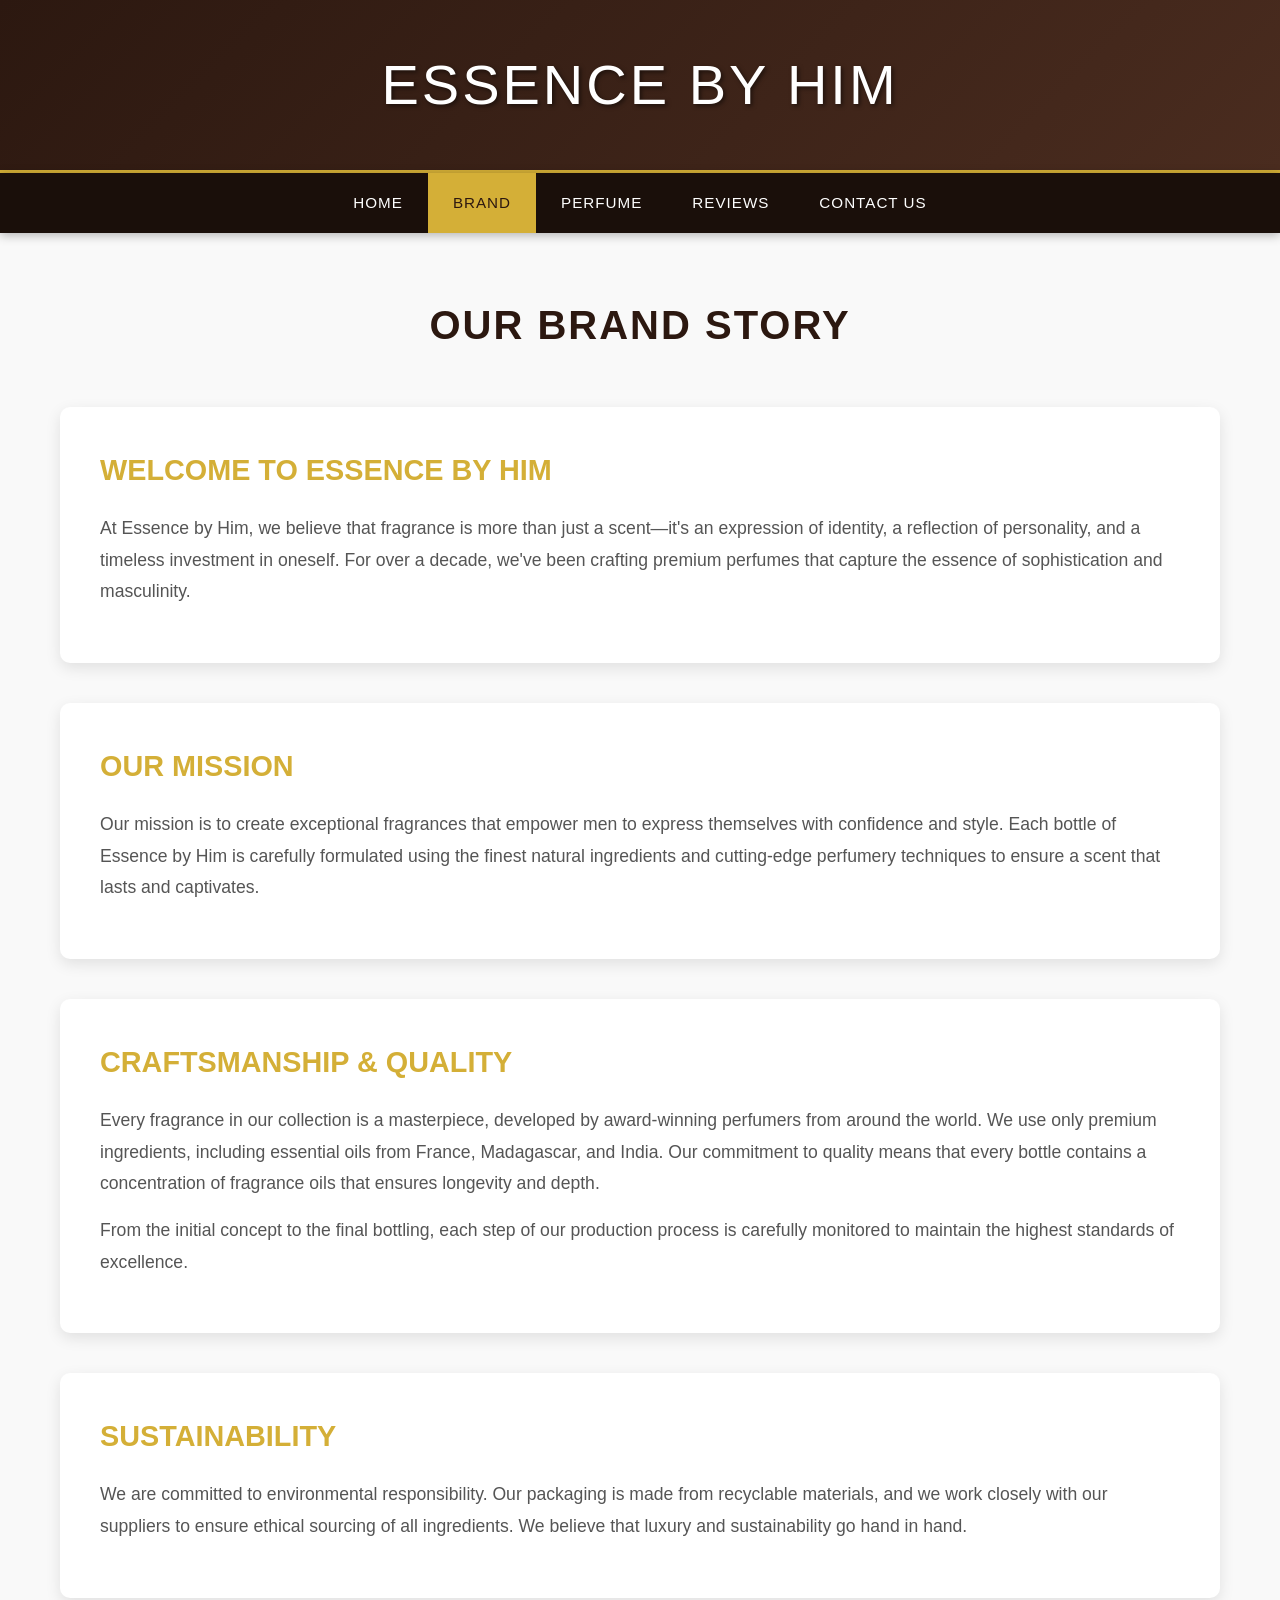
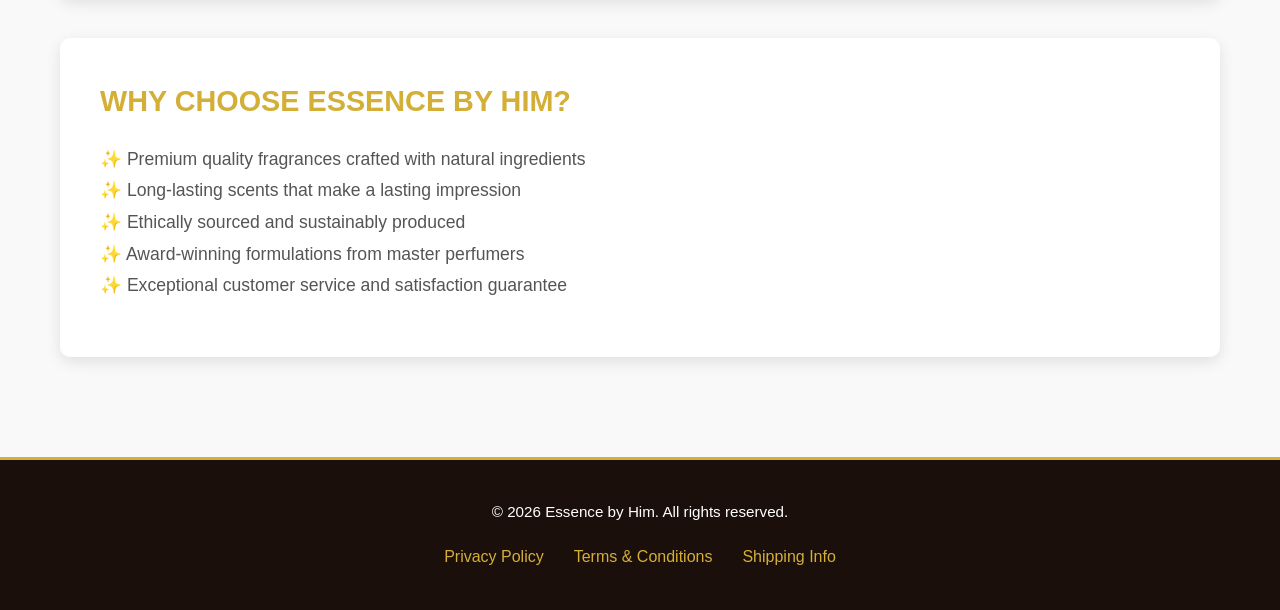
==== brand.html @ 629e2f01 "Add Brand page" ====
<!DOCTYPE html>
<html lang="en">
<head>
    <meta charset="UTF-8">
    <meta name="viewport" content="width=device-width, initial-scale=1.0">
    <title>Our Brand - Essence by Him</title>
    <link rel="stylesheet" href="styles.css">
</head>
<body>
    <!-- HEADER -->
    <header class="header">
        <div class="container">
            <div class="brand-name">
                <h1>ESSENCE BY HIM</h1>
            </div>
        </div>
    </header>

    <!-- NAVIGATION BAR -->
    <nav class="navbar">
        <div class="container">
            <ul class="nav-menu">
                <li><a href="index.html" class="nav-link">HOME</a></li>
                <li><a href="brand.html" class="nav-link active">BRAND</a></li>
                <li><a href="perfume.html" class="nav-link">PERFUME</a></li>
                <li><a href="reviews.html" class="nav-link">REVIEWS</a></li>
                <li><a href="contact.html" class="nav-link">CONTACT US</a></li>
            </ul>
        </div>
    </nav>

    <!-- MAIN CONTENT -->
    <section class="page-content">
        <div class="container">
            <h2 class="page-title">Our Brand Story</h2>

            <div class="brand-section">
                <h3>Welcome to Essence by Him</h3>
                <p>
                    At Essence by Him, we believe that fragrance is more than just a scent—it's an expression of identity, 
                    a reflection of personality, and a timeless investment in oneself. For over a decade, we've been crafting 
                    premium perfumes that capture the essence of sophistication and masculinity.
                </p>
            </div>

            <div class="brand-section">
                <h3>Our Mission</h3>
                <p>
                    Our mission is to create exceptional fragrances that empower men to express themselves with confidence 
                    and style. Each bottle of Essence by Him is carefully formulated using the finest natural ingredients and 
                    cutting-edge perfumery techniques to ensure a scent that lasts and captivates.
                </p>
            </div>

            <div class="brand-section">
                <h3>Craftsmanship & Quality</h3>
                <p>
                    Every fragrance in our collection is a masterpiece, developed by award-winning perfumers from around the world. 
                    We use only premium ingredients, including essential oils from France, Madagascar, and India. Our commitment to 
                    quality means that every bottle contains a concentration of fragrance oils that ensures longevity and depth.
                </p>
                <p>
                    From the initial concept to the final bottling, each step of our production process is carefully monitored to 
                    maintain the highest standards of excellence.
                </p>
            </div>

            <div class="brand-section">
                <h3>Sustainability</h3>
                <p>
                    We are committed to environmental responsibility. Our packaging is made from recyclable materials, and we work 
                    closely with our suppliers to ensure ethical sourcing of all ingredients. We believe that luxury and sustainability 
                    go hand in hand.
                </p>
            </div>

            <div class="brand-section">
                <h3>Why Choose Essence by Him?</h3>
                <p>
                    ✨ Premium quality fragrances crafted with natural ingredients<br>
                    ✨ Long-lasting scents that make a lasting impression<br>
                    ✨ Ethically sourced and sustainably produced<br>
                    ✨ Award-winning formulations from master perfumers<br>
                    ✨ Exceptional customer service and satisfaction guarantee<br>
                </p>
            </div>
        </div>
    </section>

    <!-- FOOTER -->
    <footer class="footer">
        <div class="container">
            <p>&copy; 2026 Essence by Him. All rights reserved.</p>
            <div class="footer-links">
                <a href="#">Privacy Policy</a>
                <a href="#">Terms & Conditions</a>
                <a href="#">Shipping Info</a>
            </div>
        </div>
    </footer>

    <script src="script.js"></script>
</body>
</html>
---- styles.css ----
* {
    margin: 0;
    padding: 0;
    box-sizing: border-box;
}

body {
    font-family: 'Segoe UI', Tahoma, Geneva, Verdana, sans-serif;
    line-height: 1.6;
    color: #333;
    background-color: #f9f9f9;
}

.container {
    max-width: 1200px;
    margin: 0 auto;
    padding: 0 20px;
}

/* HEADER */
.header {
    background: linear-gradient(135deg, #2c1810 0%, #4a2c1f 100%);
    color: white;
    padding: 40px 0;
    text-align: center;
    border-bottom: 3px solid #d4af37;
}

.header h1 {
    font-size: 3.5rem;
    letter-spacing: 3px;
    font-weight: 300;
    text-shadow: 2px 2px 4px rgba(0, 0, 0, 0.5);
}

/* NAVBAR */
.navbar {
    background-color: #1a0f0a;
    padding: 0;
    position: sticky;
    top: 0;
    z-index: 100;
    box-shadow: 0 2px 10px rgba(0, 0, 0, 0.3);
}

.nav-menu {
    list-style: none;
    display: flex;
    justify-content: center;
    flex-wrap: wrap;
}

.nav-link {
    display: block;
    color: white;
    text-decoration: none;
    padding: 18px 25px;
    transition: all 0.3s ease;
    font-weight: 500;
    letter-spacing: 1px;
    font-size: 0.95rem;
}

.nav-link:hover,
.nav-link.active {
    background-color: #d4af37;
    color: #2c1810;
}

/* PROMOTIONS SECTION */
.promotions {
    background: linear-gradient(135deg, #d4af37 0%, #f0e5c3 100%);
    padding: 60px 0;
    text-align: center;
}

.promotions h2 {
    font-size: 2.5rem;
    color: #2c1810;
    margin-bottom: 30px;
    text-transform: uppercase;
    letter-spacing: 2px;
}

.promo-banner {
    background: white;
    padding: 30px;
    border-radius: 10px;
    box-shadow: 0 5px 20px rgba(0, 0, 0, 0.1);
    display: inline-block;
    max-width: 500px;
}

.promo-banner p {
    font-size: 1.8rem;
    color: #2c1810;
    margin-bottom: 20px;
}

.highlight {
    color: #d4af37;
    font-weight: bold;
    font-size: 2.2rem;
}

.cta-button {
    background-color: #d4af37;
    color: #2c1810;
    border: none;
    padding: 15px 40px;
    font-size: 1.1rem;
    border-radius: 5px;
    cursor: pointer;
    font-weight: bold;
    transition: all 0.3s ease;
    text-transform: uppercase;
    letter-spacing: 1px;
}

.cta-button:hover {
    background-color: #2c1810;
    color: #d4af37;
    transform: scale(1.05);
}

/* FEATURED PRODUCTS */
.featured-products {
    padding: 80px 0;
    background-color: #f9f9f9;
}

.featured-products h2 {
    font-size: 2.5rem;
    color: #2c1810;
    text-align: center;
    margin-bottom: 50px;
    text-transform: uppercase;
    letter-spacing: 2px;
}

.products-grid {
    display: grid;
    grid-template-columns: repeat(auto-fit, minmax(280px, 1fr));
    gap: 30px;
}

.product-card {
    background: white;
    border-radius: 10px;
    overflow: hidden;
    box-shadow: 0 5px 15px rgba(0, 0, 0, 0.1);
    transition: all 0.3s ease;
    text-align: center;
}

.product-card:hover {
    transform: translateY(-10px);
    box-shadow: 0 15px 30px rgba(0, 0, 0, 0.2);
}

.product-image {
    position: relative;
    overflow: hidden;
    height: 350px;
    background-color: #e8e8e8;
}

.product-image img {
    width: 100%;
    height: 100%;
    object-fit: cover;
    transition: transform 0.3s ease;
}

.product-card:hover .product-image img {
    transform: scale(1.1);
}

.product-overlay {
    position: absolute;
    top: 0;
    left: 0;
    right: 0;
    bottom: 0;
    background: rgba(44, 24, 16, 0.8);
    display: flex;
    align-items: center;
    justify-content: center;
    opacity: 0;
    transition: opacity 0.3s ease;
}

.product-card:hover .product-overlay {
    opacity: 1;
}

.btn-view {
    background-color: #d4af37;
    color: #2c1810;
    border: none;
    padding: 12px 30px;
    font-size: 1rem;
    border-radius: 5px;
    cursor: pointer;
    font-weight: bold;
    transition: all 0.3s ease;
    text-transform: uppercase;
}

.btn-view:hover {
    background-color: #f0e5c3;
    transform: scale(1.1);
}

.product-card h3 {
    color: #2c1810;
    font-size: 1.5rem;
    padding: 20px 15px 10px;
    text-transform: uppercase;
    letter-spacing: 1px;
}

.product-card .price {
    color: #d4af37;
    font-size: 1.8rem;
    font-weight: bold;
    padding: 0 15px;
}

.product-card .description {
    color: #666;
    font-size: 0.95rem;
    padding: 0 15px 20px;
}

/* FOOTER */
.footer {
    background-color: #1a0f0a;
    color: white;
    padding: 40px 0;
    text-align: center;
    border-top: 3px solid #d4af37;
}

.footer p {
    margin-bottom: 20px;
    font-size: 0.95rem;
}

.footer-links {
    display: flex;
    justify-content: center;
    gap: 30px;
    flex-wrap: wrap;
}

.footer-links a {
    color: #d4af37;
    text-decoration: none;
    transition: color 0.3s ease;
}

.footer-links a:hover {
    color: white;
}

/* PAGE SECTIONS */
.page-content {
    min-height: calc(100vh - 300px);
    padding: 60px 0;
}

.page-title {
    font-size: 2.5rem;
    color: #2c1810;
    text-align: center;
    margin-bottom: 50px;
    text-transform: uppercase;
    letter-spacing: 2px;
}

/* BRAND PAGE */
.brand-section {
    background: white;
    padding: 40px;
    border-radius: 10px;
    box-shadow: 0 5px 15px rgba(0, 0, 0, 0.1);
    margin-bottom: 40px;
}

.brand-section h3 {
    color: #d4af37;
    font-size: 1.8rem;
    margin-bottom: 20px;
    text-transform: uppercase;
}

.brand-section p {
    color: #555;
    font-size: 1.1rem;
    line-height: 1.8;
    margin-bottom: 15px;
}

/* REVIEWS PAGE */
.reviews-container {
    display: grid;
    grid-template-columns: repeat(auto-fit, minmax(300px, 1fr));
    gap: 30px;
}

.review-card {
    background: white;
    padding: 30px;
    border-radius: 10px;
    box-shadow: 0 5px 15px rgba(0, 0, 0, 0.1);
    border-left: 4px solid #d4af37;
}

.review-card .stars {
    color: #d4af37;
    font-size: 1.2rem;
    margin-bottom: 15px;
}

.review-card .review-text {
    color: #555;
    font-style: italic;
    margin-bottom: 15px;
    line-height: 1.6;
}

.review-card .reviewer-name {
    color: #2c1810;
    font-weight: bold;
    text-transform: uppercase;
}

/* CONTACT FORM */
.contact-form {
    max-width: 600px;
    margin: 0 auto;
    background: white;
    padding: 40px;
    border-radius: 10px;
    box-shadow: 0 5px 15px rgba(0, 0, 0, 0.1);
}

.form-group {
    margin-bottom: 25px;
}

.contact-form label {
    display: block;
    color: #2c1810;
    font-weight: bold;
    margin-bottom: 8px;
    text-transform: uppercase;
    letter-spacing: 0.5px;
}

.contact-form input,
.contact-form textarea {
    width: 100%;
    padding: 12px;
    border: 1px solid #ddd;
    border-radius: 5px;
    font-family: inherit;
    font-size: 1rem;
    transition: border-color 0.3s ease;
}

.contact-form input:focus,
.contact-form textarea:focus {
    outline: none;
    border-color: #d4af37;
    box-shadow: 0 0 5px rgba(212, 175, 55, 0.3);
}

.contact-form button {
    background-color: #d4af37;
    color: #2c1810;
    border: none;
    padding: 15px 40px;
    font-size: 1.1rem;
    border-radius: 5px;
    cursor: pointer;
    font-weight: bold;
    transition: all 0.3s ease;
    text-transform: uppercase;
    letter-spacing: 1px;
    width: 100%;
}

.contact-form button:hover {
    background-color: #2c1810;
    color: #d4af37;
    transform: scale(1.02);
}

/* PERFUME GALLERY */
.perfume-gallery {
    display: grid;
    grid-template-columns: repeat(auto-fit, minmax(250px, 1fr));
    gap: 25px;
}

.perfume-item {
    background: white;
    border-radius: 10px;
    overflow: hidden;
    box-shadow: 0 5px 15px rgba(0, 0, 0, 0.1);
    transition: all 0.3s ease;
}

.perfume-item:hover {
    transform: translateY(-5px);
    box-shadow: 0 10px 25px rgba(0, 0, 0, 0.15);
}

.perfume-item-image {
    height: 300px;
    overflow: hidden;
    background-color: #e8e8e8;
}

.perfume-item-image img {
    width: 100%;
    height: 100%;
    object-fit: cover;
    transition: transform 0.3s ease;
}

.perfume-item:hover .perfume-item-image img {
    transform: scale(1.05);
}

.perfume-item-content {
    padding: 20px;
}

.perfume-item-content h3 {
    color: #2c1810;
    font-size: 1.3rem;
    margin-bottom: 10px;
    text-transform: uppercase;
}

.perfume-item-content .perfume-price {
    color: #d4af37;
    font-size: 1.5rem;
    font-weight: bold;
    margin-bottom: 10px;
}

.perfume-item-content p {
    color: #555;
    font-size: 0.9rem;
    margin-bottom: 15px;
}

.perfume-item-content button {
    background-color: #d4af37;
    color: #2c1810;
    border: none;
    padding: 10px 20px;
    border-radius: 5px;
    cursor: pointer;
    font-weight: bold;
    transition: all 0.3s ease;
    width: 100%;
}

.perfume-item-content button:hover {
    background-color: #2c1810;
    color: #d4af37;
}

/* RESPONSIVE */
@media (max-width: 768px) {
    .header h1 {
        font-size: 2.5rem;
    }

    .nav-menu {
        flex-direction: column;
    }

    .nav-link {
        padding: 12px 15px;
    }

    .page-title {
        font-size: 2rem;
    }

    .promotions h2 {
        font-size: 1.8rem;
    }

    .promo-banner p {
        font-size: 1.4rem;
    }

    .featured-products h2 {
        font-size: 1.8rem;
    }

    .products-grid {
        grid-template-columns: 1fr;
    }
}

@media (max-width: 480px) {
    .header h1 {
        font-size: 1.8rem;
        letter-spacing: 1px;
    }

    .page-title {
        font-size: 1.5rem;
    }

    .nav-link {
        padding: 10px 12px;
        font-size: 0.85rem;
    }
}
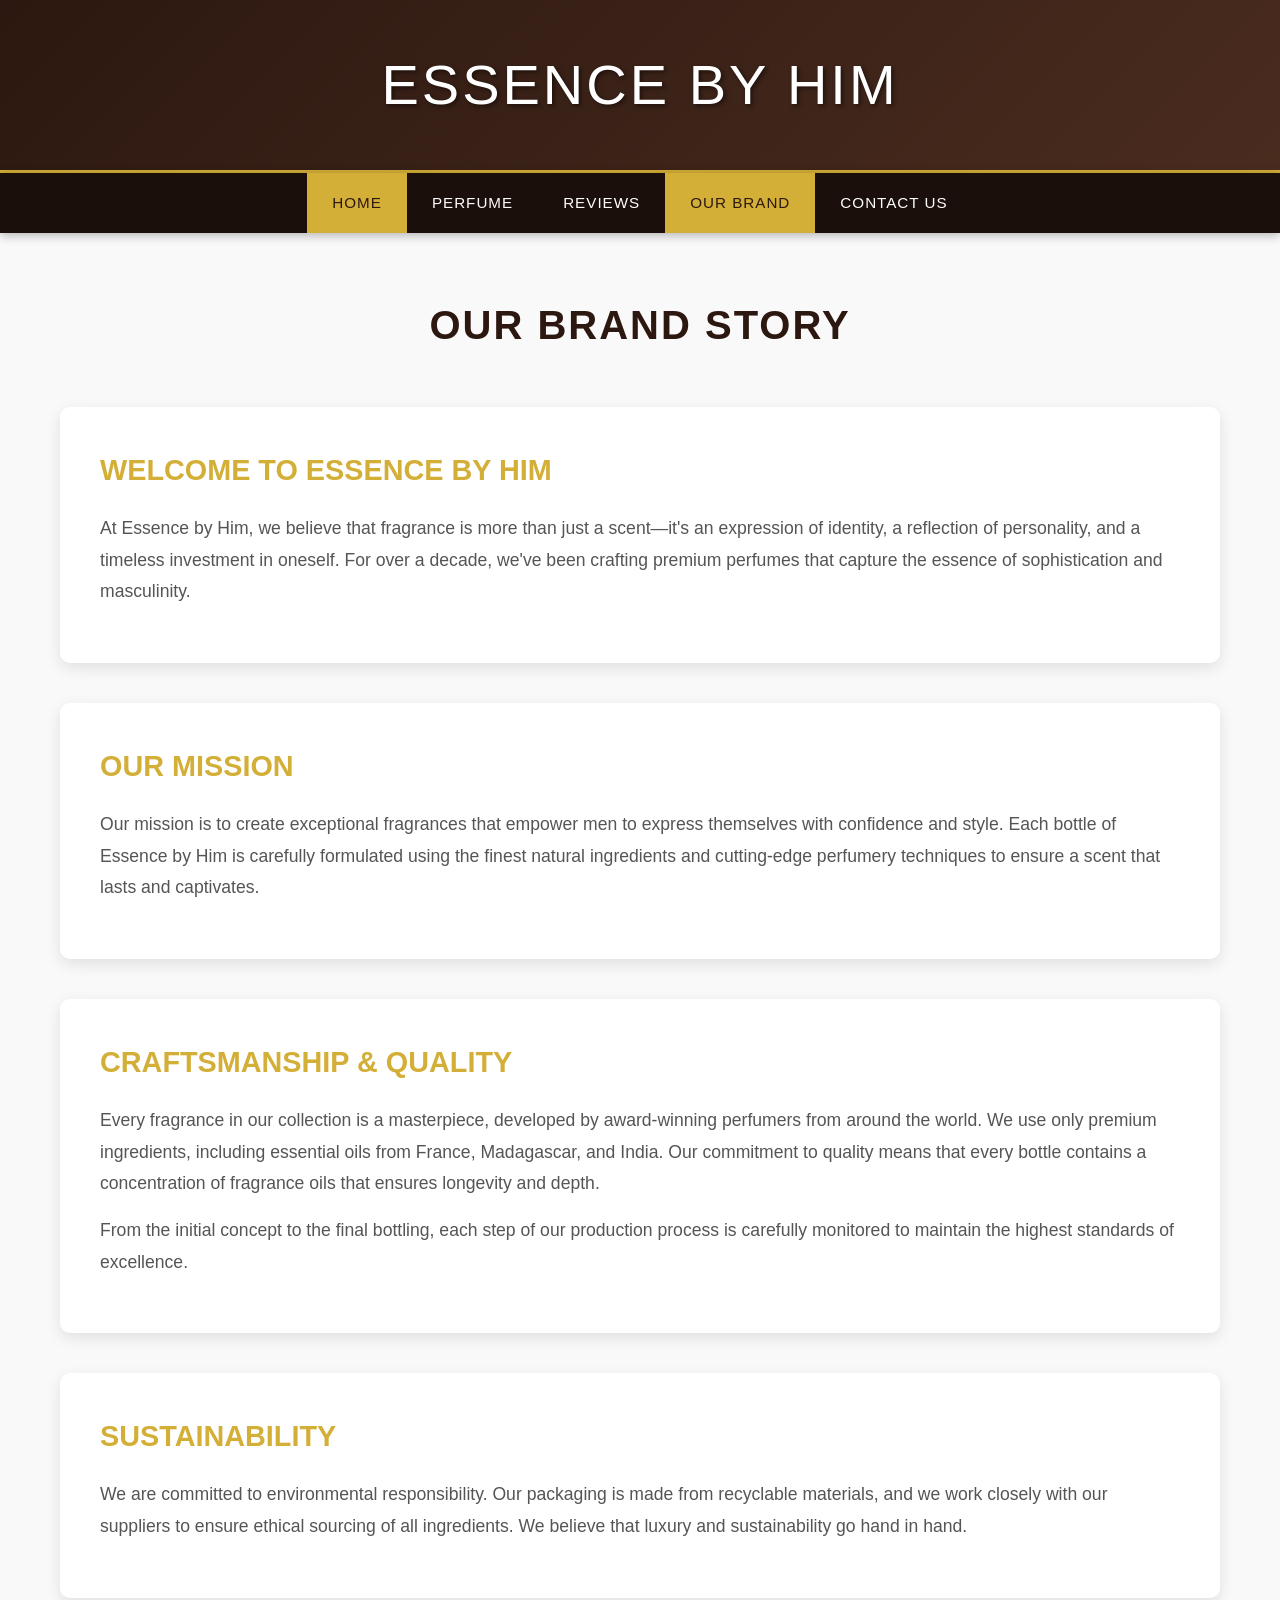
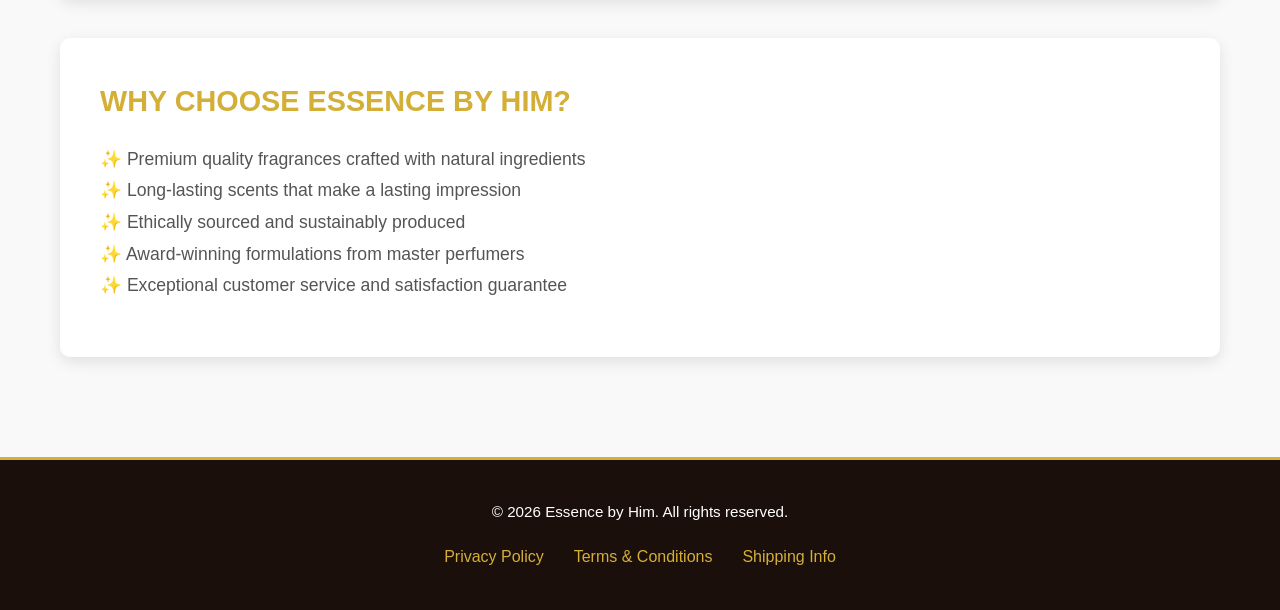
==== commit 56bbe2b9: "Update brand.html" ====
--- a/brand.html
+++ b/brand.html
@@ -17,13 +17,13 @@
     </header>
 
     <!-- NAVIGATION BAR -->
-    <nav class="navbar">
+   <nav class="navbar">
         <div class="container">
             <ul class="nav-menu">
-                <li><a href="index.html" class="nav-link">HOME</a></li>
-                <li><a href="brand.html" class="nav-link active">BRAND</a></li>
+                <li><a href="index.html" class="nav-link active">HOME</a></li>
                 <li><a href="perfume.html" class="nav-link">PERFUME</a></li>
                 <li><a href="reviews.html" class="nav-link">REVIEWS</a></li>
+                <li><a href="brand.html" class="nav-link">OUR BRAND</a></li>
                 <li><a href="contact.html" class="nav-link">CONTACT US</a></li>
             </ul>
         </div>
--- a/styles.css
+++ b/styles.css
@@ -65,6 +65,59 @@
 .nav-link.active {
     background-color: #d4af37;
     color: #2c1810;
+}
+
+.cart-icon {
+    cursor: pointer;
+}
+
+/* SEARCH BAR */
+.search-container {
+    display: flex;
+    gap: 10px;
+    margin: 40px 0;
+    justify-content: center;
+}
+
+.search-bar {
+    padding: 12px 20px;
+    border: 2px solid #d4af37;
+    border-radius: 5px;
+    font-size: 1rem;
+    width: 100%;
+    max-width: 400px;
+    transition: all 0.3s ease;
+}
+
+.search-bar:focus {
+    outline: none;
+    box-shadow: 0 0 10px rgba(212, 175, 55, 0.5);
+    background-color: #fffbf0;
+}
+
+.search-btn {
+    background-color: #d4af37;
+    color: #2c1810;
+    border: none;
+    padding: 12px 30px;
+    border-radius: 5px;
+    cursor: pointer;
+    font-weight: bold;
+    transition: all 0.3s ease;
+    text-transform: uppercase;
+}
+
+.search-btn:hover {
+    background-color: #2c1810;
+    color: #d4af37;
+    transform: scale(1.05);
+}
+
+.no-results {
+    color: #999;
+    font-size: 1.2rem;
+    padding: 40px;
+    text-align: center;
 }
 
 /* PROMOTIONS SECTION */
@@ -360,7 +413,8 @@
 }
 
 .contact-form input,
-.contact-form textarea {
+.contact-form textarea,
+.contact-form select {
     width: 100%;
     padding: 12px;
     border: 1px solid #ddd;
@@ -371,7 +425,8 @@
 }
 
 .contact-form input:focus,
-.contact-form textarea:focus {
+.contact-form textarea:focus,
+.contact-form select:focus {
     outline: none;
     border-color: #d4af37;
     box-shadow: 0 0 5px rgba(212, 175, 55, 0.3);
@@ -459,7 +514,8 @@
     margin-bottom: 15px;
 }
 
-.perfume-item-content button {
+.perfume-item-content button,
+.add-to-cart-btn {
     background-color: #d4af37;
     color: #2c1810;
     border: none;
@@ -471,9 +527,96 @@
     width: 100%;
 }
 
-.perfume-item-content button:hover {
+.perfume-item-content button:hover,
+.add-to-cart-btn:hover {
     background-color: #2c1810;
     color: #d4af37;
+}
+
+/* FLOATING CART CARD */
+.floating-cart {
+    position: fixed;
+    right: 20px;
+    top: 120px;
+    width: 350px;
+    background: white;
+    border-radius: 10px;
+    box-shadow: 0 10px 40px rgba(0, 0, 0, 0.3);
+    padding: 25px;
+    z-index: 1000;
+    max-height: 80vh;
+    overflow-y: auto;
+    border-top: 4px solid #d4af37;
+}
+
+.floating-cart h3 {
+    color: #2c1810;
+    font-size: 1.3rem;
+    margin-bottom: 20px;
+    text-transform: uppercase;
+    border-bottom: 2px solid #d4af37;
+    padding-bottom: 10px;
+}
+
+.close-cart {
+    position: absolute;
+    top: 10px;
+    right: 15px;
+    background: none;
+    border: none;
+    font-size: 2rem;
+    color: #d4af37;
+    cursor: pointer;
+    transition: color 0.3s ease;
+}
+
+.close-cart:hover {
+    color: #2c1810;
+}
+
+.cart-item-details {
+    margin-bottom: 20px;
+}
+
+.cart-actions {
+    display: flex;
+    flex-direction: column;
+    gap: 10px;
+    margin-top: 20px;
+}
+
+.btn-continue-shopping {
+    background-color: #f0e5c3;
+    color: #2c1810;
+    border: 2px solid #d4af37;
+    padding: 12px;
+    border-radius: 5px;
+    cursor: pointer;
+    font-weight: bold;
+    transition: all 0.3s ease;
+    text-transform: uppercase;
+}
+
+.btn-continue-shopping:hover {
+    background-color: #d4af37;
+}
+
+.btn-checkout {
+    background-color: #d4af37;
+    color: #2c1810;
+    border: none;
+    padding: 12px;
+    border-radius: 5px;
+    cursor: pointer;
+    font-weight: bold;
+    transition: all 0.3s ease;
+    text-transform: uppercase;
+}
+
+.btn-checkout:hover {
+    background-color: #2c1810;
+    color: #d4af37;
+    transform: scale(1.02);
 }
 
 /* RESPONSIVE */
@@ -488,6 +631,7 @@
 
     .nav-link {
         padding: 12px 15px;
+        font-size: 0.85rem;
     }
 
     .page-title {
@@ -508,6 +652,22 @@
 
     .products-grid {
         grid-template-columns: 1fr;
+    }
+
+    .search-container {
+        flex-direction: column;
+    }
+
+    .search-bar {
+        max-width: 100%;
+    }
+
+    .floating-cart {
+        position: fixed;
+        right: 10px;
+        left: 10px;
+        width: auto;
+        top: 150px;
     }
 }
 
@@ -523,6 +683,15 @@
 
     .nav-link {
         padding: 10px 12px;
-        font-size: 0.85rem;
-    }
-}
+        font-size: 0.75rem;
+    }
+
+    .floating-cart {
+        width: calc(100vw - 20px);
+        padding: 15px;
+    }
+
+    .floating-cart h3 {
+        font-size: 1.1rem;
+    }
+}
